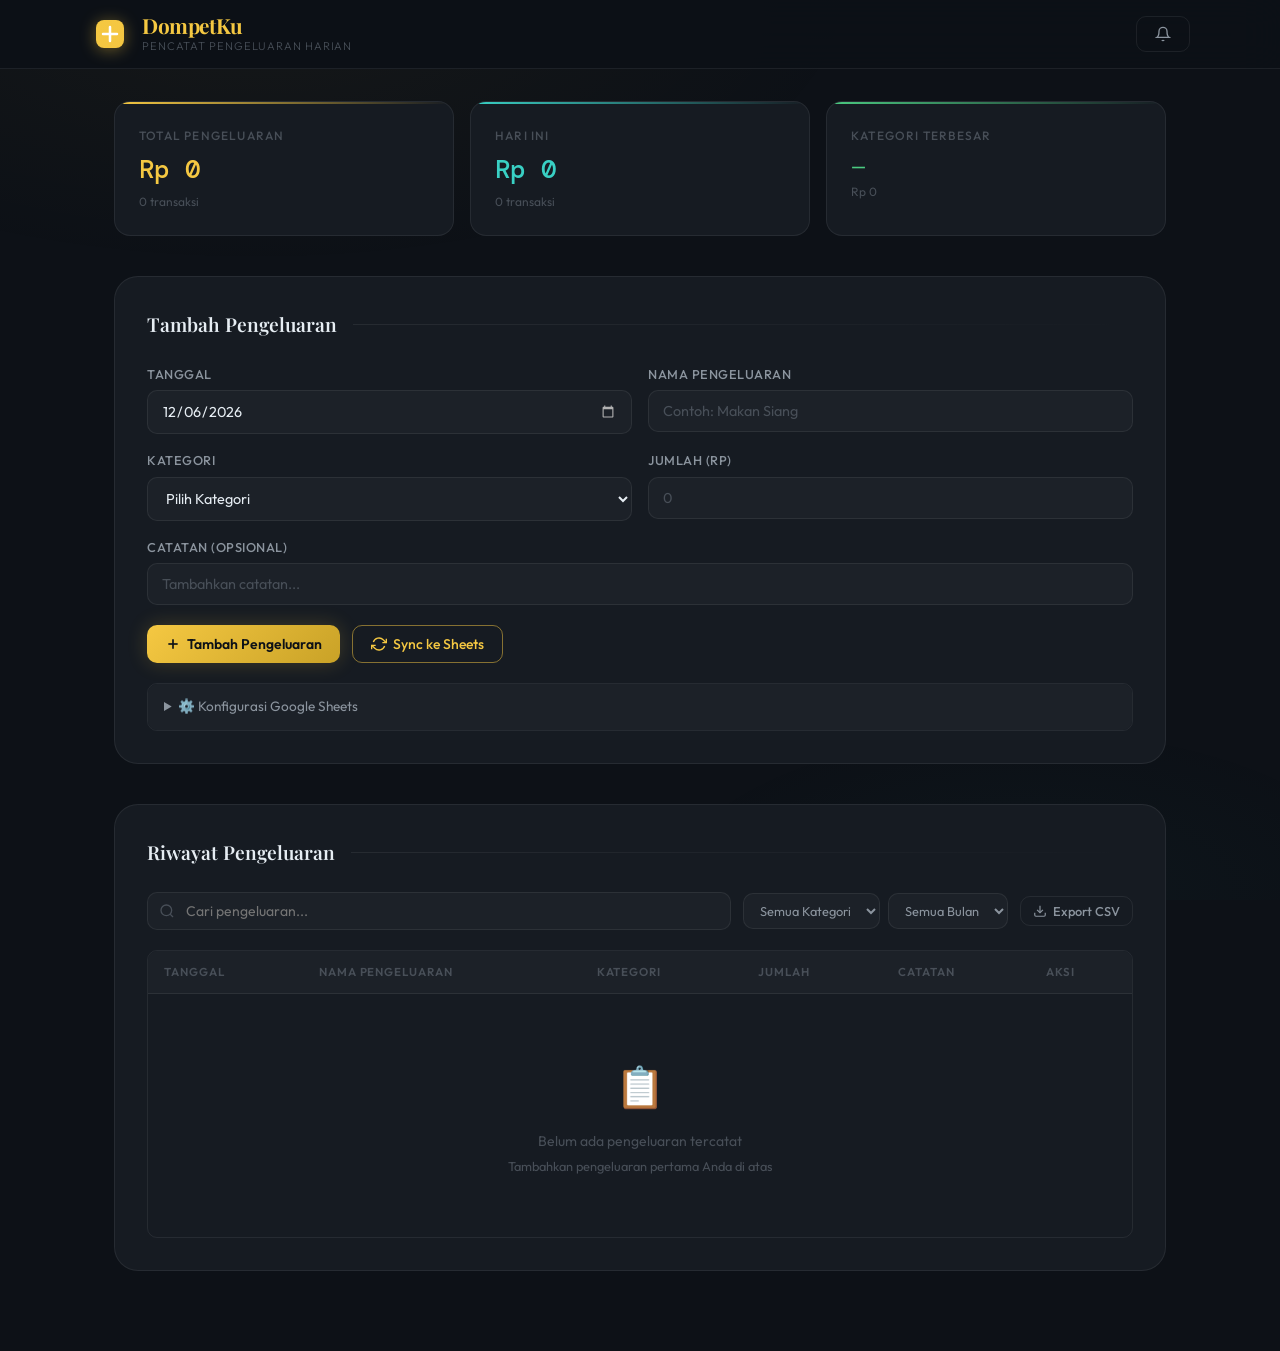
==== index.html @ 4dacfd13 "Initial commit: DompetKu PWA" ====
<!DOCTYPE html>
<html lang="id">
<head>
  <meta charset="UTF-8" />
  <meta name="viewport" content="width=device-width, initial-scale=1.0" />
  <meta name="theme-color" content="#0d1117" />
  <meta name="description" content="Catat dan kelola pengeluaran harian Anda dengan mudah." />
  <meta name="apple-mobile-web-app-capable" content="yes" />
  <meta name="apple-mobile-web-app-status-bar-style" content="black-translucent" />
  <meta name="apple-mobile-web-app-title" content="DompetKu" />
  <link rel="manifest" href="manifest.json" />
  <link rel="apple-touch-icon" href="icons/icon-192.png" />
  <link rel="icon" type="image/png" href="icons/icon-192.png" />
  <title>DompetKu — Pencatat Pengeluaran</title>

  <!-- Google Fonts -->
  <link rel="preconnect" href="https://fonts.googleapis.com" />
  <link rel="preconnect" href="https://fonts.gstatic.com" crossorigin />
  <link href="https://fonts.googleapis.com/css2?family=Playfair+Display:wght@400;600;700&family=DM+Mono:wght@300;400;500&family=Outfit:wght@300;400;500;600&display=swap" rel="stylesheet" />

  <link rel="stylesheet" href="style.css" />
</head>
<body>

  <!-- Offline Banner -->
  <div id="offline-banner" class="offline-banner hidden">
    <span class="offline-icon">⚡</span>
    <span>Mode Offline — Data akan disinkronkan saat online</span>
  </div>

  <!-- Sync Banner -->
  <div id="sync-banner" class="sync-banner hidden">
    <span>🔄 Menyinkronkan data ke Google Sheets...</span>
  </div>

  <!-- Header -->
  <header class="app-header">
    <div class="header-inner">
      <div class="brand">
        <div class="brand-icon">
          <svg width="28" height="28" viewBox="0 0 28 28" fill="none">
            <rect width="28" height="28" rx="8" fill="url(#grad)"/>
            <path d="M7 14h14M14 7v14" stroke="white" stroke-width="2.5" stroke-linecap="round"/>
            <defs>
              <linearGradient id="grad" x1="0" y1="0" x2="28" y2="28">
                <stop offset="0%" stop-color="#f5c842"/>
                <stop offset="100%" stop-color="#e89c2f"/>
              </linearGradient>
            </defs>
          </svg>
        </div>
        <div>
          <h1 class="brand-name">DompetKu</h1>
          <p class="brand-sub">Pencatat Pengeluaran Harian</p>
        </div>
      </div>
      <div class="header-actions">
        <button id="install-btn" class="btn btn-outline hidden" title="Install App">
          <svg width="16" height="16" viewBox="0 0 24 24" fill="none" stroke="currentColor" stroke-width="2"><path d="M21 15v4a2 2 0 0 1-2 2H5a2 2 0 0 1-2-2v-4"/><polyline points="7 10 12 15 17 10"/><line x1="12" y1="15" x2="12" y2="3"/></svg>
          Install
        </button>
        <button id="notif-btn" class="btn btn-ghost" title="Aktifkan Notifikasi">
          <svg width="16" height="16" viewBox="0 0 24 24" fill="none" stroke="currentColor" stroke-width="2"><path d="M18 8A6 6 0 0 0 6 8c0 7-3 9-3 9h18s-3-2-3-9"/><path d="M13.73 21a2 2 0 0 1-3.46 0"/></svg>
        </button>
      </div>
    </div>
  </header>

  <!-- Main Content -->
  <main class="main-content">

    <!-- Summary Cards -->
    <section class="summary-section">
      <div class="summary-card card-total">
        <div class="card-label">Total Pengeluaran</div>
        <div class="card-amount" id="total-amount">Rp 0</div>
        <div class="card-sub" id="total-count">0 transaksi</div>
      </div>
      <div class="summary-card card-today">
        <div class="card-label">Hari Ini</div>
        <div class="card-amount" id="today-amount">Rp 0</div>
        <div class="card-sub" id="today-count">0 transaksi</div>
      </div>
      <div class="summary-card card-top">
        <div class="card-label">Kategori Terbesar</div>
        <div class="card-amount" id="top-category">—</div>
        <div class="card-sub" id="top-category-amount">Rp 0</div>
      </div>
    </section>

    <!-- Input Form -->
    <section class="form-section">
      <div class="section-header">
        <h2 class="section-title">Tambah Pengeluaran</h2>
        <div class="title-line"></div>
      </div>

      <form id="expense-form" class="expense-form">
        <div class="form-grid">
          <div class="form-group">
            <label for="date">Tanggal</label>
            <input type="date" id="date" name="date" required />
          </div>
          <div class="form-group">
            <label for="name">Nama Pengeluaran</label>
            <input type="text" id="name" name="name" placeholder="Contoh: Makan Siang" required />
          </div>
          <div class="form-group">
            <label for="category">Kategori</label>
            <select id="category" name="category" required>
              <option value="">Pilih Kategori</option>
              <option value="🍽️ Makanan & Minuman">🍽️ Makanan & Minuman</option>
              <option value="🚗 Transportasi">🚗 Transportasi</option>
              <option value="🏠 Rumah & Utilitas">🏠 Rumah & Utilitas</option>
              <option value="👔 Pakaian & Fashion">👔 Pakaian & Fashion</option>
              <option value="💊 Kesehatan">💊 Kesehatan</option>
              <option value="🎓 Pendidikan">🎓 Pendidikan</option>
              <option value="🎮 Hiburan">🎮 Hiburan</option>
              <option value="📱 Elektronik & Gadget">📱 Elektronik & Gadget</option>
              <option value="💇 Perawatan Diri">💇 Perawatan Diri</option>
              <option value="🛒 Belanja Lainnya">🛒 Belanja Lainnya</option>
            </select>
          </div>
          <div class="form-group">
            <label for="amount">Jumlah (Rp)</label>
            <input type="number" id="amount" name="amount" placeholder="0" min="0" required />
          </div>
          <div class="form-group form-group-full">
            <label for="notes">Catatan (opsional)</label>
            <input type="text" id="notes" name="notes" placeholder="Tambahkan catatan..." />
          </div>
        </div>

        <div class="form-actions">
          <button type="submit" class="btn btn-primary">
            <svg width="16" height="16" viewBox="0 0 24 24" fill="none" stroke="currentColor" stroke-width="2.5"><line x1="12" y1="5" x2="12" y2="19"/><line x1="5" y1="12" x2="19" y2="12"/></svg>
            Tambah Pengeluaran
          </button>
          <button type="button" id="sync-btn" class="btn btn-outline">
            <svg width="16" height="16" viewBox="0 0 24 24" fill="none" stroke="currentColor" stroke-width="2"><polyline points="23 4 23 10 17 10"/><polyline points="1 20 1 14 7 14"/><path d="M3.51 9a9 9 0 0 1 14.85-3.36L23 10M1 14l4.64 4.36A9 9 0 0 0 20.49 15"/></svg>
            Sync ke Sheets
          </button>
        </div>

        <!-- Google Sheets Config -->
        <details class="sheets-config">
          <summary>⚙️ Konfigurasi Google Sheets</summary>
          <div class="config-body">
            <div class="form-group">
              <label for="sheets-url">Google Apps Script URL</label>
              <input type="url" id="sheets-url" placeholder="https://script.google.com/macros/s/..." />
              <small>Masukkan URL Web App dari Google Apps Script Anda</small>
            </div>
            <button type="button" id="save-config-btn" class="btn btn-sm btn-outline">Simpan Konfigurasi</button>
          </div>
        </details>
      </form>
    </section>

    <!-- Expense List -->
    <section class="list-section">
      <div class="section-header">
        <h2 class="section-title">Riwayat Pengeluaran</h2>
        <div class="title-line"></div>
      </div>

      <!-- Filter & Search -->
      <div class="list-controls">
        <div class="search-wrap">
          <svg width="16" height="16" viewBox="0 0 24 24" fill="none" stroke="currentColor" stroke-width="2"><circle cx="11" cy="11" r="8"/><line x1="21" y1="21" x2="16.65" y2="16.65"/></svg>
          <input type="text" id="search-input" placeholder="Cari pengeluaran..." />
        </div>
        <div class="filter-wrap">
          <select id="filter-category">
            <option value="">Semua Kategori</option>
          </select>
          <select id="filter-month">
            <option value="">Semua Bulan</option>
          </select>
        </div>
        <button id="export-csv-btn" class="btn btn-ghost btn-sm">
          <svg width="14" height="14" viewBox="0 0 24 24" fill="none" stroke="currentColor" stroke-width="2"><path d="M21 15v4a2 2 0 0 1-2 2H5a2 2 0 0 1-2-2v-4"/><polyline points="7 10 12 15 17 10"/><line x1="12" y1="15" x2="12" y2="3"/></svg>
          Export CSV
        </button>
      </div>

      <!-- Table -->
      <div class="table-wrapper">
        <table class="expense-table">
          <thead>
            <tr>
              <th>Tanggal</th>
              <th>Nama Pengeluaran</th>
              <th>Kategori</th>
              <th>Jumlah</th>
              <th>Catatan</th>
              <th>Aksi</th>
            </tr>
          </thead>
          <tbody id="expense-tbody">
            <tr id="empty-row">
              <td colspan="6" class="empty-state">
                <div class="empty-icon">📋</div>
                <div>Belum ada pengeluaran tercatat</div>
                <div class="empty-sub">Tambahkan pengeluaran pertama Anda di atas</div>
              </td>
            </tr>
          </tbody>
        </table>
      </div>
    </section>

  </main>

  <!-- Toast Notification -->
  <div id="toast" class="toast hidden"></div>

  <!-- Delete Confirmation Modal -->
  <div id="modal-overlay" class="modal-overlay hidden">
    <div class="modal">
      <div class="modal-icon">🗑️</div>
      <h3>Hapus Pengeluaran?</h3>
      <p>Data ini akan dihapus permanen dan tidak bisa dikembalikan.</p>
      <div class="modal-actions">
        <button id="modal-cancel" class="btn btn-ghost">Batal</button>
        <button id="modal-confirm" class="btn btn-danger">Hapus</button>
      </div>
    </div>
  </div>

  <script src="app.js"></script>
</body>
</html>
---- style.css ----
/* =====================================================
   DompetKu — Expense Tracker PWA
   Design: Premium Dark Financial Aesthetic
   Fonts: Playfair Display + Outfit + DM Mono
   ===================================================== */

:root {
  /* Colors */
  --bg-base: #0d1117;
  --bg-surface: #161b22;
  --bg-elevated: #1c2128;
  --bg-card: #21262d;
  --bg-hover: #282e36;

  --accent-gold: #f5c842;
  --accent-gold-dim: #c9a227;
  --accent-gold-glow: rgba(245, 200, 66, 0.15);
  --accent-teal: #39d0c4;
  --accent-rose: #f07070;
  --accent-green: #4bca81;

  --border: rgba(255, 255, 255, 0.07);
  --border-focus: rgba(245, 200, 66, 0.5);

  --text-primary: #e6edf3;
  --text-secondary: #8b949e;
  --text-muted: #484f58;

  --shadow-sm: 0 1px 3px rgba(0,0,0,0.4);
  --shadow-md: 0 4px 16px rgba(0,0,0,0.5);
  --shadow-lg: 0 8px 32px rgba(0,0,0,0.6);
  --shadow-gold: 0 0 20px rgba(245, 200, 66, 0.2);

  --radius-sm: 6px;
  --radius-md: 10px;
  --radius-lg: 16px;
  --radius-xl: 24px;

  --transition: 0.2s cubic-bezier(0.4, 0, 0.2, 1);
}

/* Reset & Base */
*, *::before, *::after { box-sizing: border-box; margin: 0; padding: 0; }

html {
  scroll-behavior: smooth;
  -webkit-text-size-adjust: 100%;
}

body {
  font-family: 'Outfit', sans-serif;
  background: var(--bg-base);
  color: var(--text-primary);
  min-height: 100vh;
  line-height: 1.6;
  overflow-x: hidden;
}

/* Ambient background texture */
body::before {
  content: '';
  position: fixed;
  inset: 0;
  background:
    radial-gradient(ellipse 80% 50% at 20% 0%, rgba(245, 200, 66, 0.04) 0%, transparent 60%),
    radial-gradient(ellipse 60% 40% at 80% 100%, rgba(57, 208, 196, 0.03) 0%, transparent 50%);
  pointer-events: none;
  z-index: 0;
}

/* ===== OFFLINE / SYNC BANNERS ===== */
.offline-banner, .sync-banner {
  position: fixed;
  top: 0; left: 0; right: 0;
  z-index: 1000;
  padding: 10px 20px;
  text-align: center;
  font-size: 0.825rem;
  font-weight: 500;
  display: flex;
  align-items: center;
  justify-content: center;
  gap: 8px;
  transition: var(--transition);
}

.offline-banner {
  background: linear-gradient(90deg, #3d2200, #5a3300);
  border-bottom: 1px solid rgba(245, 160, 40, 0.3);
  color: #f5c842;
}

.sync-banner {
  background: linear-gradient(90deg, #0d2630, #0d3040);
  border-bottom: 1px solid rgba(57, 208, 196, 0.3);
  color: var(--accent-teal);
}

.hidden { display: none !important; }

/* ===== HEADER ===== */
.app-header {
  position: sticky;
  top: 0;
  z-index: 100;
  background: rgba(13, 17, 23, 0.92);
  backdrop-filter: blur(20px);
  -webkit-backdrop-filter: blur(20px);
  border-bottom: 1px solid var(--border);
  padding: 0 24px;
}

.header-inner {
  max-width: 1100px;
  margin: 0 auto;
  height: 68px;
  display: flex;
  align-items: center;
  justify-content: space-between;
}

.brand {
  display: flex;
  align-items: center;
  gap: 12px;
}

.brand-icon {
  width: 40px; height: 40px;
  display: flex; align-items: center; justify-content: center;
  filter: drop-shadow(0 2px 8px rgba(245, 200, 66, 0.4));
}

.brand-name {
  font-family: 'Playfair Display', serif;
  font-size: 1.3rem;
  font-weight: 700;
  color: var(--accent-gold);
  letter-spacing: -0.02em;
  line-height: 1.2;
}

.brand-sub {
  font-size: 0.7rem;
  color: var(--text-muted);
  font-weight: 300;
  letter-spacing: 0.08em;
  text-transform: uppercase;
}

.header-actions {
  display: flex;
  gap: 8px;
  align-items: center;
}

/* ===== BUTTONS ===== */
.btn {
  display: inline-flex;
  align-items: center;
  gap: 6px;
  padding: 9px 18px;
  border: none;
  border-radius: var(--radius-md);
  font-family: 'Outfit', sans-serif;
  font-size: 0.875rem;
  font-weight: 500;
  cursor: pointer;
  transition: var(--transition);
  white-space: nowrap;
  text-decoration: none;
}

.btn-primary {
  background: linear-gradient(135deg, var(--accent-gold), var(--accent-gold-dim));
  color: #0d1117;
  font-weight: 600;
  box-shadow: var(--shadow-gold);
}

.btn-primary:hover {
  background: linear-gradient(135deg, #ffd84a, var(--accent-gold));
  transform: translateY(-1px);
  box-shadow: 0 0 28px rgba(245, 200, 66, 0.35);
}

.btn-outline {
  background: transparent;
  border: 1px solid var(--border-focus);
  color: var(--accent-gold);
}

.btn-outline:hover {
  background: var(--accent-gold-glow);
  transform: translateY(-1px);
}

.btn-ghost {
  background: transparent;
  border: 1px solid var(--border);
  color: var(--text-secondary);
}

.btn-ghost:hover {
  background: var(--bg-hover);
  color: var(--text-primary);
  border-color: rgba(255,255,255,0.15);
}

.btn-danger {
  background: linear-gradient(135deg, #d94040, #b83030);
  color: white;
}

.btn-danger:hover {
  background: linear-gradient(135deg, #e85050, #d04040);
}

.btn-sm { padding: 6px 12px; font-size: 0.8rem; }

/* ===== MAIN CONTENT ===== */
.main-content {
  position: relative;
  z-index: 1;
  max-width: 1100px;
  margin: 0 auto;
  padding: 32px 24px 80px;
  display: flex;
  flex-direction: column;
  gap: 40px;
}

/* ===== SUMMARY CARDS ===== */
.summary-section {
  display: grid;
  grid-template-columns: repeat(3, 1fr);
  gap: 16px;
}

.summary-card {
  background: var(--bg-surface);
  border: 1px solid var(--border);
  border-radius: var(--radius-lg);
  padding: 24px;
  position: relative;
  overflow: hidden;
  transition: var(--transition);
}

.summary-card::before {
  content: '';
  position: absolute;
  top: 0; left: 0; right: 0;
  height: 2px;
}

.card-total::before { background: linear-gradient(90deg, var(--accent-gold), transparent); }
.card-today::before { background: linear-gradient(90deg, var(--accent-teal), transparent); }
.card-top::before { background: linear-gradient(90deg, var(--accent-green), transparent); }

.summary-card:hover {
  border-color: rgba(255,255,255,0.12);
  background: var(--bg-elevated);
  transform: translateY(-2px);
  box-shadow: var(--shadow-md);
}

.card-label {
  font-size: 0.75rem;
  text-transform: uppercase;
  letter-spacing: 0.1em;
  color: var(--text-muted);
  font-weight: 500;
  margin-bottom: 10px;
}

.card-amount {
  font-family: 'DM Mono', monospace;
  font-size: 1.6rem;
  font-weight: 500;
  color: var(--text-primary);
  letter-spacing: -0.02em;
  line-height: 1.2;
  margin-bottom: 6px;
  transition: var(--transition);
}

.card-total .card-amount { color: var(--accent-gold); }
.card-today .card-amount { color: var(--accent-teal); }
.card-top .card-amount { color: var(--accent-green); font-size: 1.1rem; font-family: 'Outfit', sans-serif; }

.card-sub {
  font-size: 0.75rem;
  color: var(--text-muted);
}

/* ===== SECTION HEADER ===== */
.section-header {
  display: flex;
  align-items: center;
  gap: 16px;
  margin-bottom: 24px;
}

.section-title {
  font-family: 'Playfair Display', serif;
  font-size: 1.2rem;
  font-weight: 600;
  color: var(--text-primary);
  white-space: nowrap;
}

.title-line {
  flex: 1;
  height: 1px;
  background: linear-gradient(90deg, var(--border), transparent);
}

/* ===== FORM SECTION ===== */
.form-section {
  background: var(--bg-surface);
  border: 1px solid var(--border);
  border-radius: var(--radius-xl);
  padding: 32px;
}

.expense-form {}

.form-grid {
  display: grid;
  grid-template-columns: repeat(2, 1fr);
  gap: 16px;
  margin-bottom: 20px;
}

.form-group-full { grid-column: 1 / -1; }

.form-group {
  display: flex;
  flex-direction: column;
  gap: 6px;
}

.form-group label {
  font-size: 0.8rem;
  font-weight: 500;
  color: var(--text-secondary);
  letter-spacing: 0.04em;
  text-transform: uppercase;
}

.form-group input,
.form-group select,
.form-group textarea {
  background: var(--bg-elevated);
  border: 1px solid var(--border);
  border-radius: var(--radius-md);
  color: var(--text-primary);
  font-family: 'Outfit', sans-serif;
  font-size: 0.9rem;
  padding: 11px 14px;
  transition: var(--transition);
  outline: none;
  width: 100%;
}

.form-group input::placeholder,
.form-group select::placeholder {
  color: var(--text-muted);
}

.form-group input:focus,
.form-group select:focus {
  border-color: var(--border-focus);
  background: var(--bg-card);
  box-shadow: 0 0 0 3px rgba(245, 200, 66, 0.08);
}

.form-group select option { background: var(--bg-card); }

input[type="date"]::-webkit-calendar-picker-indicator {
  filter: invert(0.7);
  cursor: pointer;
}

.form-group small {
  font-size: 0.75rem;
  color: var(--text-muted);
}

.form-actions {
  display: flex;
  gap: 12px;
  flex-wrap: wrap;
}

/* Google Sheets Config */
.sheets-config {
  margin-top: 20px;
  border: 1px solid var(--border);
  border-radius: var(--radius-md);
  overflow: hidden;
}

.sheets-config summary {
  padding: 12px 16px;
  cursor: pointer;
  font-size: 0.85rem;
  color: var(--text-secondary);
  background: var(--bg-elevated);
  transition: var(--transition);
  user-select: none;
}

.sheets-config summary:hover { color: var(--text-primary); background: var(--bg-card); }

.config-body {
  padding: 16px;
  background: var(--bg-card);
  border-top: 1px solid var(--border);
  display: flex;
  flex-direction: column;
  gap: 12px;
}

/* ===== LIST SECTION ===== */
.list-section {
  background: var(--bg-surface);
  border: 1px solid var(--border);
  border-radius: var(--radius-xl);
  padding: 32px;
}

.list-controls {
  display: flex;
  gap: 12px;
  margin-bottom: 20px;
  flex-wrap: wrap;
  align-items: center;
}

.search-wrap {
  flex: 1;
  min-width: 200px;
  position: relative;
  display: flex;
  align-items: center;
}

.search-wrap svg {
  position: absolute;
  left: 12px;
  color: var(--text-muted);
  pointer-events: none;
}

.search-wrap input {
  width: 100%;
  background: var(--bg-elevated);
  border: 1px solid var(--border);
  border-radius: var(--radius-md);
  color: var(--text-primary);
  font-family: 'Outfit', sans-serif;
  font-size: 0.875rem;
  padding: 9px 14px 9px 38px;
  outline: none;
  transition: var(--transition);
}

.search-wrap input:focus {
  border-color: var(--border-focus);
  box-shadow: 0 0 0 3px rgba(245, 200, 66, 0.08);
}

.filter-wrap {
  display: flex;
  gap: 8px;
}

.filter-wrap select {
  background: var(--bg-elevated);
  border: 1px solid var(--border);
  border-radius: var(--radius-md);
  color: var(--text-secondary);
  font-family: 'Outfit', sans-serif;
  font-size: 0.8rem;
  padding: 8px 12px;
  outline: none;
  cursor: pointer;
  transition: var(--transition);
}

.filter-wrap select:focus {
  border-color: var(--border-focus);
  color: var(--text-primary);
}

/* ===== TABLE ===== */
.table-wrapper {
  overflow-x: auto;
  border-radius: var(--radius-md);
  border: 1px solid var(--border);
}

.expense-table {
  width: 100%;
  border-collapse: collapse;
  font-size: 0.875rem;
}

.expense-table thead tr {
  background: var(--bg-elevated);
}

.expense-table th {
  padding: 12px 16px;
  text-align: left;
  font-size: 0.72rem;
  font-weight: 600;
  letter-spacing: 0.08em;
  text-transform: uppercase;
  color: var(--text-muted);
  border-bottom: 1px solid var(--border);
  white-space: nowrap;
}

.expense-table td {
  padding: 14px 16px;
  border-bottom: 1px solid var(--border);
  color: var(--text-secondary);
  transition: var(--transition);
}

.expense-table tbody tr:last-child td { border-bottom: none; }

.expense-table tbody tr:hover td {
  background: var(--bg-hover);
  color: var(--text-primary);
}

.td-date {
  font-family: 'DM Mono', monospace;
  font-size: 0.8rem;
  color: var(--text-muted) !important;
  white-space: nowrap;
}

.td-name {
  font-weight: 500;
  color: var(--text-primary) !important;
}

.td-category {
  white-space: nowrap;
}

.td-amount {
  font-family: 'DM Mono', monospace;
  font-weight: 500;
  color: var(--accent-gold) !important;
  white-space: nowrap;
}

.td-notes {
  max-width: 180px;
  overflow: hidden;
  text-overflow: ellipsis;
  white-space: nowrap;
}

.td-notes:empty::after {
  content: '—';
  color: var(--text-muted);
}

.sync-indicator {
  display: inline-block;
  width: 6px; height: 6px;
  border-radius: 50%;
  margin-left: 6px;
  vertical-align: middle;
}

.sync-indicator.synced { background: var(--accent-green); }
.sync-indicator.pending { background: var(--accent-gold); animation: pulse 1.5s infinite; }

@keyframes pulse {
  0%, 100% { opacity: 1; }
  50% { opacity: 0.3; }
}

.btn-delete {
  background: transparent;
  border: 1px solid rgba(240, 112, 112, 0.2);
  border-radius: var(--radius-sm);
  color: var(--accent-rose);
  padding: 5px 10px;
  font-size: 0.75rem;
  cursor: pointer;
  transition: var(--transition);
  display: inline-flex;
  align-items: center;
  gap: 4px;
  font-family: 'Outfit', sans-serif;
}

.btn-delete:hover {
  background: rgba(240, 112, 112, 0.1);
  border-color: rgba(240, 112, 112, 0.5);
}

/* Empty state */
.empty-state {
  text-align: center;
  padding: 60px 20px !important;
  color: var(--text-muted) !important;
}

.empty-icon { font-size: 2.5rem; margin-bottom: 12px; }
.empty-sub { font-size: 0.8rem; margin-top: 4px; }

/* ===== TOAST ===== */
.toast {
  position: fixed;
  bottom: 24px;
  right: 24px;
  z-index: 999;
  background: var(--bg-card);
  border: 1px solid var(--border);
  border-radius: var(--radius-md);
  padding: 14px 20px;
  font-size: 0.875rem;
  color: var(--text-primary);
  box-shadow: var(--shadow-lg);
  max-width: 340px;
  animation: slideUp 0.3s cubic-bezier(0.34, 1.56, 0.64, 1);
}

.toast.success { border-left: 3px solid var(--accent-green); }
.toast.error { border-left: 3px solid var(--accent-rose); }
.toast.info { border-left: 3px solid var(--accent-teal); }

@keyframes slideUp {
  from { opacity: 0; transform: translateY(20px); }
  to { opacity: 1; transform: translateY(0); }
}

/* ===== MODAL ===== */
.modal-overlay {
  position: fixed;
  inset: 0;
  background: rgba(0,0,0,0.7);
  backdrop-filter: blur(4px);
  z-index: 500;
  display: flex;
  align-items: center;
  justify-content: center;
  padding: 20px;
}

.modal {
  background: var(--bg-elevated);
  border: 1px solid var(--border);
  border-radius: var(--radius-xl);
  padding: 36px;
  max-width: 360px;
  width: 100%;
  text-align: center;
  box-shadow: var(--shadow-lg);
  animation: scaleIn 0.25s cubic-bezier(0.34, 1.56, 0.64, 1);
}

@keyframes scaleIn {
  from { opacity: 0; transform: scale(0.92); }
  to { opacity: 1; transform: scale(1); }
}

.modal-icon { font-size: 2.5rem; margin-bottom: 16px; }

.modal h3 {
  font-family: 'Playfair Display', serif;
  font-size: 1.2rem;
  margin-bottom: 8px;
}

.modal p {
  color: var(--text-secondary);
  font-size: 0.875rem;
  margin-bottom: 24px;
}

.modal-actions {
  display: flex;
  gap: 12px;
  justify-content: center;
}

/* ===== SCROLLBAR ===== */
::-webkit-scrollbar { width: 6px; height: 6px; }
::-webkit-scrollbar-track { background: transparent; }
::-webkit-scrollbar-thumb { background: var(--text-muted); border-radius: 3px; }
::-webkit-scrollbar-thumb:hover { background: var(--text-secondary); }

/* ===== RESPONSIVE ===== */
@media (max-width: 768px) {
  .app-header { padding: 0 16px; }
  .main-content { padding: 20px 16px 80px; gap: 24px; }

  .summary-section {
    grid-template-columns: 1fr;
    gap: 12px;
  }

  .summary-card { padding: 18px; }
  .card-amount { font-size: 1.3rem; }

  .form-section,
  .list-section { padding: 20px 16px; border-radius: var(--radius-lg); }

  .form-grid { grid-template-columns: 1fr; }
  .form-group-full { grid-column: auto; }

  .form-actions { flex-direction: column; }
  .form-actions .btn { justify-content: center; }

  .list-controls { flex-direction: column; }
  .search-wrap { width: 100%; }
  .filter-wrap { width: 100%; }
  .filter-wrap select { flex: 1; }

  .expense-table th:nth-child(5),
  .expense-table td:nth-child(5) { display: none; }

  .toast { left: 16px; right: 16px; bottom: 16px; }

  .brand-sub { display: none; }
}

@media (max-width: 480px) {
  .expense-table th:nth-child(3),
  .expense-table td:nth-child(3) { display: none; }
}

/* ===== PWA INSTALL PROMPT ===== */
@media (display-mode: standalone) {
  .app-header { padding-top: env(safe-area-inset-top); }
}

/* Number input remove arrows */
input[type=number]::-webkit-inner-spin-button,
input[type=number]::-webkit-outer-spin-button { -webkit-appearance: none; margin: 0; }
input[type=number] { -moz-appearance: textfield; }
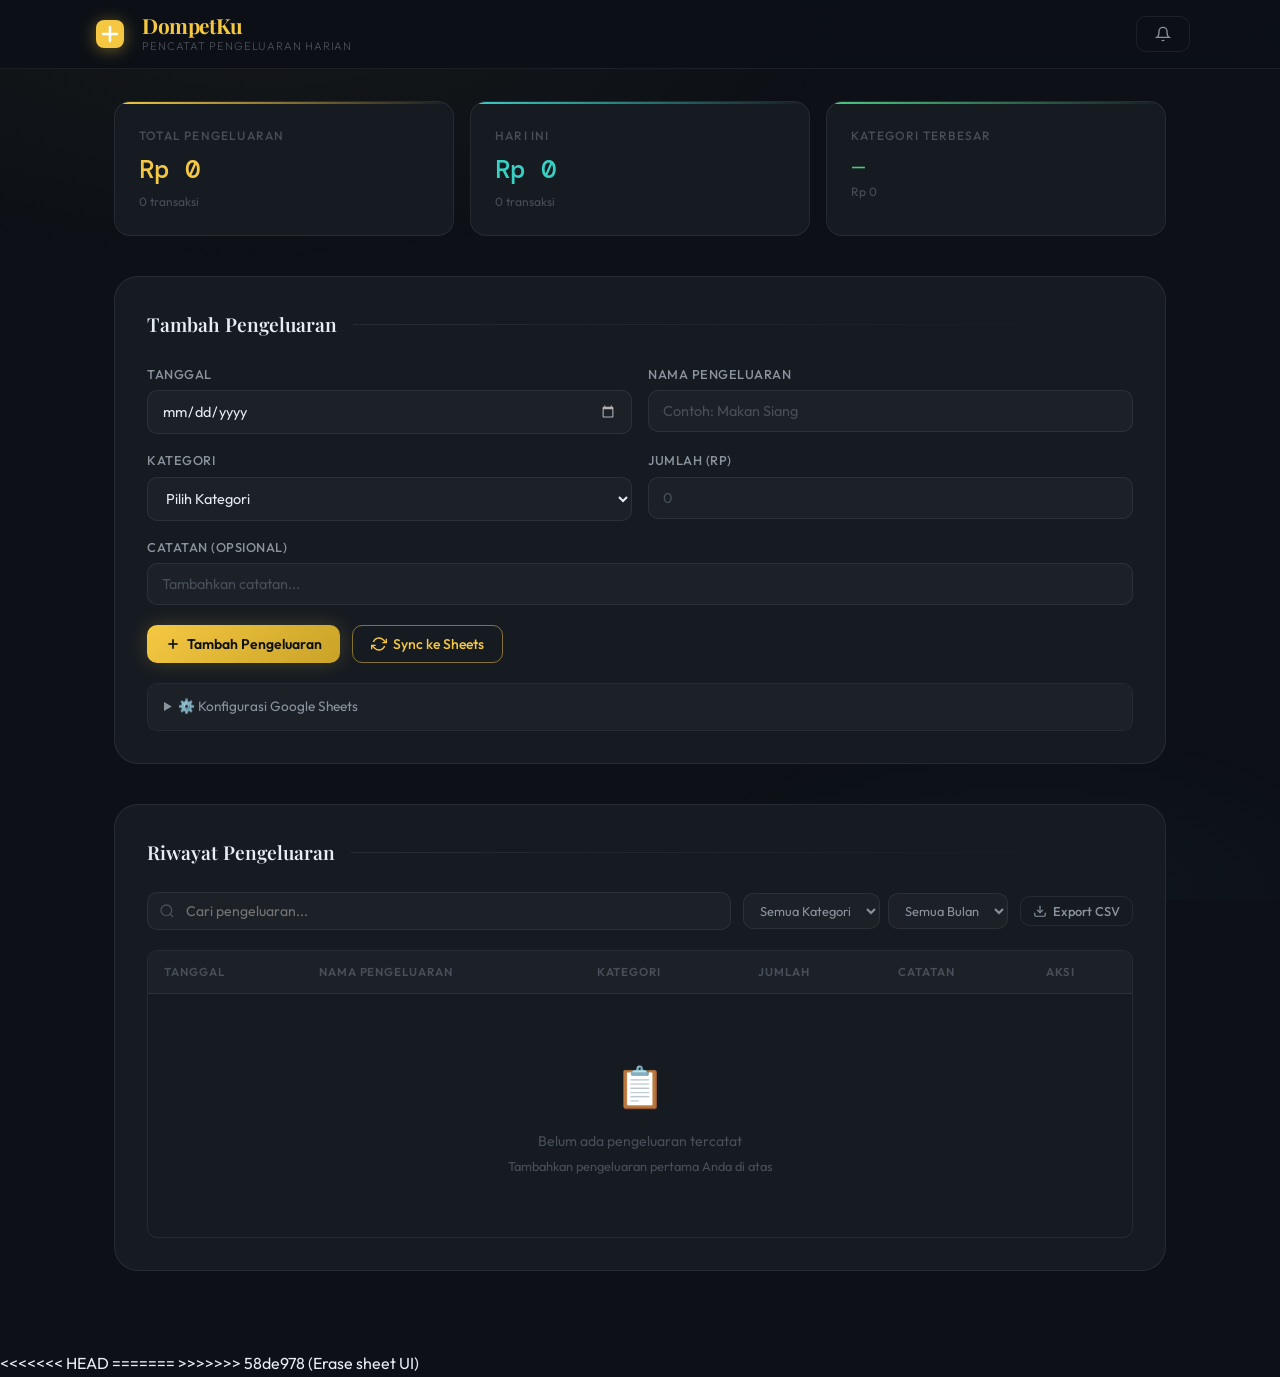
==== commit 0138bd79: "Erase sheet UI git push -u origin main#git push -u origin main" ====
--- a/index.html
+++ b/index.html
@@ -142,6 +142,7 @@
           </button>
         </div>
 
+
         <!-- Google Sheets Config -->
         <details class="sheets-config">
           <summary>⚙️ Konfigurasi Google Sheets</summary>
@@ -154,6 +155,7 @@
             <button type="button" id="save-config-btn" class="btn btn-sm btn-outline">Simpan Konfigurasi</button>
           </div>
         </details>
+        
       </form>
     </section>
 
@@ -230,4 +232,8 @@
 
   <script src="app.js"></script>
 </body>
+<<<<<<< HEAD
 </html>
+=======
+</html>
+>>>>>>> 58de978 (Erase sheet UI)
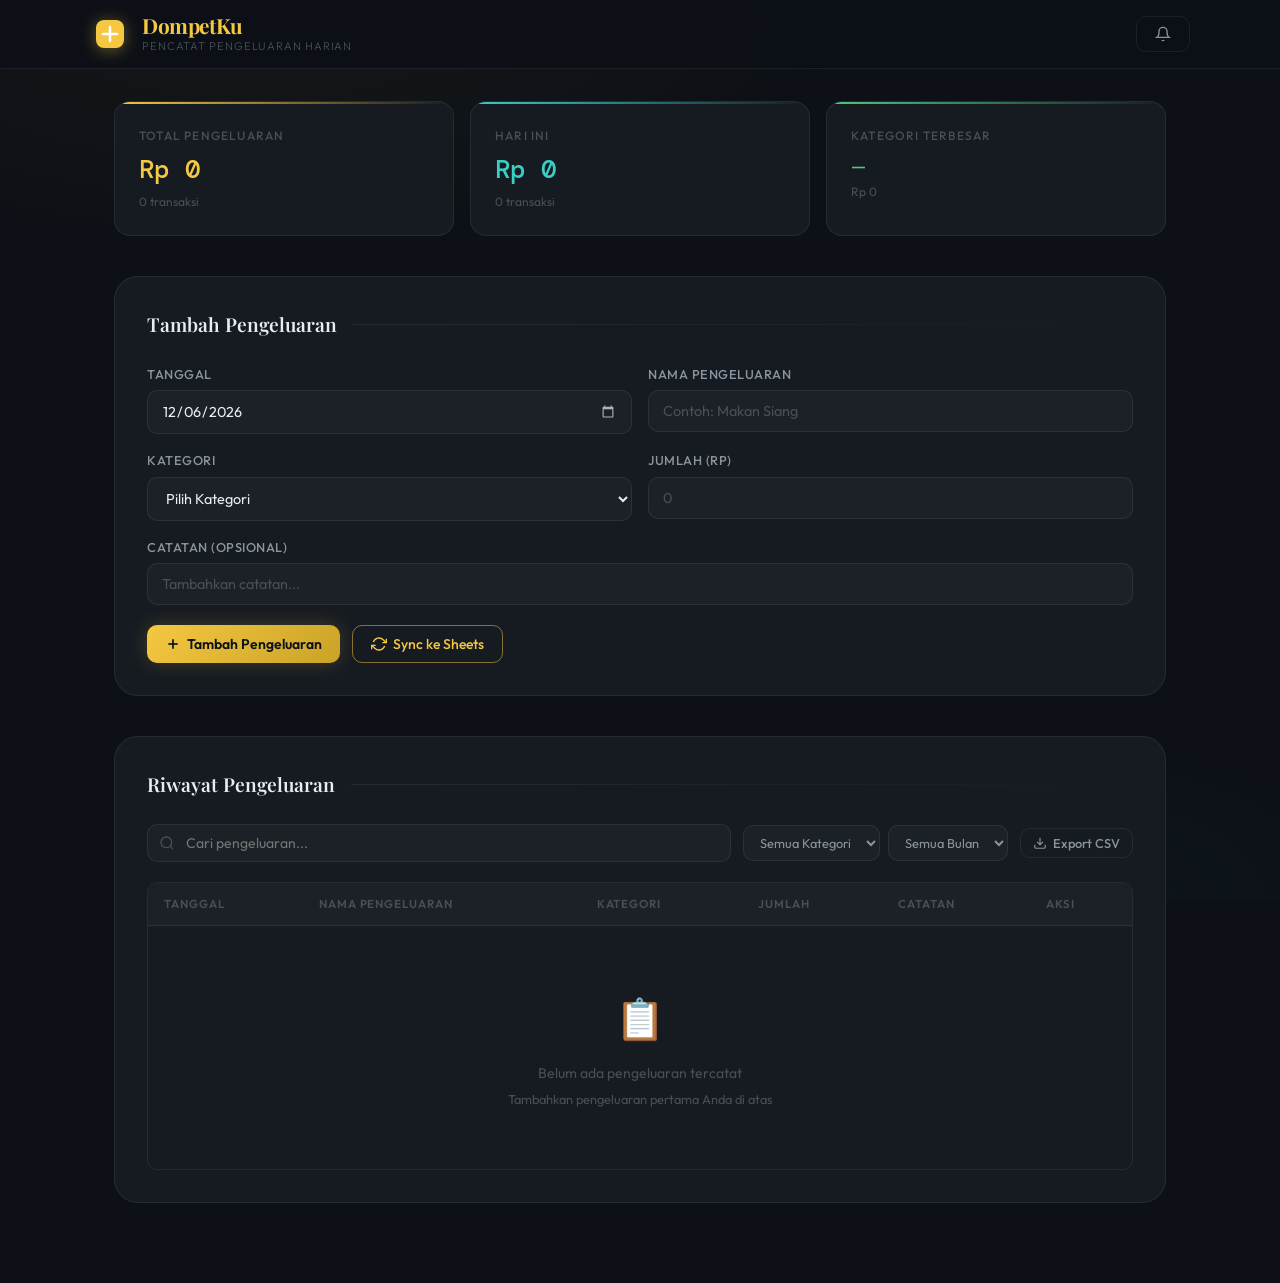
==== commit 95dd9f38: "hapus UI conSheet" ====
--- a/index.html
+++ b/index.html
@@ -143,19 +143,6 @@
         </div>
 
 
-        <!-- Google Sheets Config -->
-        <details class="sheets-config">
-          <summary>⚙️ Konfigurasi Google Sheets</summary>
-          <div class="config-body">
-            <div class="form-group">
-              <label for="sheets-url">Google Apps Script URL</label>
-              <input type="url" id="sheets-url" placeholder="https://script.google.com/macros/s/..." />
-              <small>Masukkan URL Web App dari Google Apps Script Anda</small>
-            </div>
-            <button type="button" id="save-config-btn" class="btn btn-sm btn-outline">Simpan Konfigurasi</button>
-          </div>
-        </details>
-        
       </form>
     </section>
 
@@ -232,8 +219,4 @@
 
   <script src="app.js"></script>
 </body>
-<<<<<<< HEAD
-</html>
-=======
-</html>
->>>>>>> 58de978 (Erase sheet UI)
+</html>
